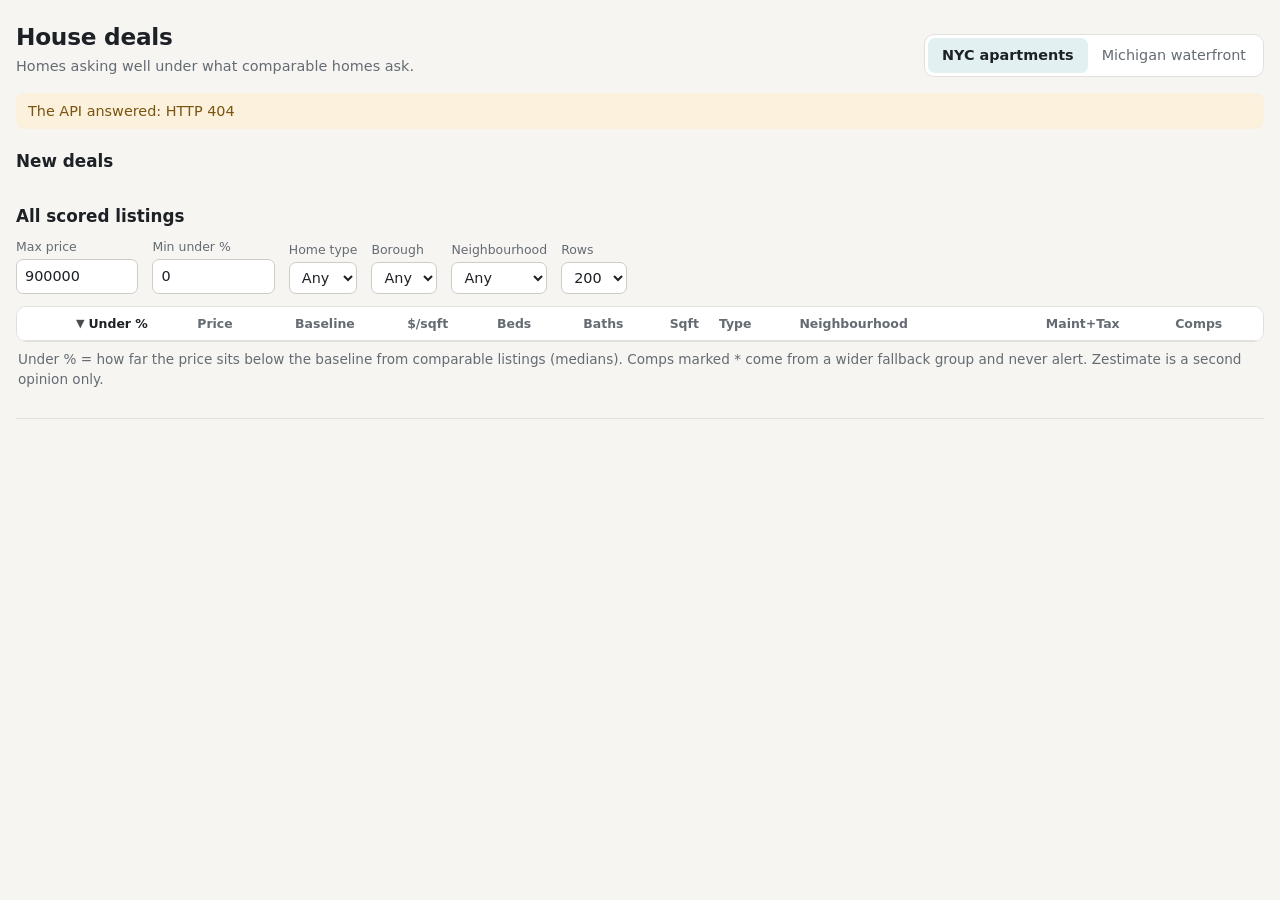
==== cloudflare/pages/public/index.html @ 509b4b94 "Crawler, Worker, scorer and dashboard for the housing deal finder Co-Authored-By: Claude Opus 5.5 <n" ====
<!doctype html>
<html lang="en">
<head>
  <meta charset="utf-8">
  <meta name="viewport" content="width=device-width, initial-scale=1">
  <meta http-equiv="Content-Security-Policy"
        content="default-src 'self'; img-src 'self' https:; style-src 'self'; script-src 'self'; connect-src 'self'; object-src 'none'; base-uri 'none'; form-action 'none'">
  <meta name="referrer" content="no-referrer">
  <meta name="color-scheme" content="light dark">
  <title>House deals</title>
  <link rel="stylesheet" href="style.css">
</head>
<body>
  <header class="top">
    <div class="brand">
      <h1>House deals</h1>
      <p class="sub">Homes asking well under what comparable homes ask.</p>
    </div>
    <nav class="tabs" role="tablist" aria-label="Market">
      <button type="button" role="tab" id="tab-nyc" data-market="nyc" aria-controls="main" aria-selected="true">NYC apartments</button>
      <button type="button" role="tab" id="tab-mi" data-market="mi" aria-controls="main" aria-selected="false">Michigan waterfront</button>
    </nav>
  </header>

  <main id="main" role="tabpanel">
    <p id="status" class="status" role="status" aria-live="polite"></p>

    <section aria-labelledby="alerts-h">
      <div class="section-head">
        <h2 id="alerts-h">New deals</h2>
        <span id="alerts-note" class="muted"></span>
      </div>
      <div id="alerts" class="cards"></div>
    </section>

    <section aria-labelledby="deals-h">
      <div class="section-head">
        <h2 id="deals-h">All scored listings</h2>
        <span id="deals-count" class="muted"></span>
      </div>
      <form id="filters" class="filters" autocomplete="off">
        <label>Max price
          <input name="maxPrice" type="number" inputmode="numeric" min="0" step="10000" value="900000">
        </label>
        <label>Min under %
          <input name="minDiscount" type="number" inputmode="decimal" step="1" value="0">
        </label>
        <label>Home type
          <select name="homeType"><option value="">Any</option></select>
        </label>
        <label data-market="nyc">Borough
          <select name="borough"><option value="">Any</option></select>
        </label>
        <label data-market="nyc">Neighbourhood
          <select name="neighborhood"><option value="">Any</option></select>
        </label>
        <label data-market="mi">Area
          <select name="area">
            <option value="">Any</option>
            <option value="traverse">Traverse</option>
            <option value="petoskey">Petoskey</option>
          </select>
        </label>
        <label data-market="mi">Water
          <select name="waterType">
            <option value="">Any</option>
            <option value="great_lakes">Great Lakes</option>
            <option value="inland">Inland lake</option>
            <option value="access">Access only</option>
            <option value="other">Other</option>
            <option value="unknown">Not read yet</option>
          </select>
        </label>
        <label>Rows
          <select name="limit">
            <option>100</option>
            <option selected>200</option>
            <option>500</option>
          </select>
        </label>
      </form>
      <div class="table-wrap" tabindex="0" aria-label="Scored listings, scrolls sideways">
        <table id="deals">
          <thead><tr></tr></thead>
          <tbody></tbody>
        </table>
      </div>
      <p class="legend muted">Under % = how far the price sits below the baseline from comparable listings (medians).
        Comps marked * come from a wider fallback group and never alert. Zestimate is a second opinion only.</p>
    </section>
  </main>

  <footer id="stats" class="stats"></footer>

  <script src="app.js" defer></script>
</body>
</html>
---- cloudflare/pages/public/style.css ----
:root {
  --bg: #f6f5f2;
  --surface: #ffffff;
  --fg: #1d2125;
  --muted: #646b73;
  --line: #e2e0db;
  --line-strong: #cfccc5;
  --accent: #1f6f78;
  --accent-soft: #e2f0f1;
  --row-hover: #f3f2ee;
  --bad: #9a3a2c;
  --warn-bg: #fbf1dc;
  --warn-fg: #7a5410;
  /* Discount scale, from "not a deal" to "very far under". */
  --d-neg: #8d949b;
  --d0: #6f7a72;
  --d1: #4f8a5c;
  --d2: #2f7d48;
  --d3: #146b38;
  --d4: #0b5a2e;
  --d4-bg: #dcefe1;
  --gl: #1d5f9e; --gl-bg: #e1ecf7;
  --in: #1f6f78; --in-bg: #e0f0ef;
  --ac: #8a5a12; --ac-bg: #f6ead3;
  --ot: #5d646b; --ot-bg: #ecebe8;
  --shadow: 0 1px 2px rgb(0 0 0 / .05), 0 2px 8px rgb(0 0 0 / .04);
  color-scheme: light;
}
@media (prefers-color-scheme: dark) {
  :root:not([data-theme="light"]) {
    --bg: #131517;
    --surface: #1b1e21;
    --fg: #e6e7e8;
    --muted: #9ba2a9;
    --line: #2b2f33;
    --line-strong: #3a3f44;
    --accent: #6cc3cb;
    --accent-soft: #1d3436;
    --row-hover: #212528;
    --bad: #f0907f;
    --warn-bg: #3a2f17;
    --warn-fg: #f1cf8a;
    --d-neg: #7d848b;
    --d0: #9aa79e;
    --d1: #8fc79c;
    --d2: #78d394;
    --d3: #5ee08a;
    --d4: #49ea83;
    --d4-bg: #183a25;
    --gl: #8cc0f2; --gl-bg: #1a2c3e;
    --in: #7fd0d6; --in-bg: #18312f;
    --ac: #e9be78; --ac-bg: #3a2e19;
    --ot: #b3b9bf; --ot-bg: #2a2e32;
    --shadow: none;
    color-scheme: dark;
  }
}
:root[data-theme="dark"] {
  --bg: #131517; --surface: #1b1e21; --fg: #e6e7e8; --muted: #9ba2a9; --line: #2b2f33; --line-strong: #3a3f44;
  --accent: #6cc3cb; --accent-soft: #1d3436; --row-hover: #212528; --bad: #f0907f; --warn-bg: #3a2f17; --warn-fg: #f1cf8a;
  --d-neg: #7d848b; --d0: #9aa79e; --d1: #8fc79c; --d2: #78d394; --d3: #5ee08a; --d4: #49ea83; --d4-bg: #183a25;
  --gl: #8cc0f2; --gl-bg: #1a2c3e; --in: #7fd0d6; --in-bg: #18312f; --ac: #e9be78; --ac-bg: #3a2e19; --ot: #b3b9bf; --ot-bg: #2a2e32;
  --shadow: none; color-scheme: dark;
}

* { box-sizing: border-box; }
html { -webkit-text-size-adjust: 100%; }
body {
  margin: 0 auto;
  max-width: 1280px;
  padding: 20px 16px 32px;
  background: var(--bg);
  color: var(--fg);
  font: 15px/1.45 system-ui, -apple-system, "Segoe UI", Roboto, "Helvetica Neue", sans-serif;
}
a { color: var(--accent); }
h1 { margin: 0; font-size: 1.45rem; letter-spacing: -.01em; }
h2 { margin: 0; font-size: 1.05rem; }
.sub { margin: 2px 0 0; color: var(--muted); font-size: .9rem; }
.muted { color: var(--muted); font-size: .85rem; }
.num, .tab-num { font-variant-numeric: tabular-nums; }

/* Header and tabs */
.top { display: flex; flex-wrap: wrap; gap: 12px 24px; align-items: end; justify-content: space-between; margin-bottom: 16px; }
.tabs { display: inline-flex; padding: 3px; border: 1px solid var(--line); border-radius: 10px; background: var(--surface); }
.tabs button {
  font: inherit; font-size: .9rem; color: var(--muted); background: none; border: 0; border-radius: 7px;
  padding: 7px 14px; cursor: pointer; white-space: nowrap;
}
.tabs button[aria-selected="true"] { background: var(--accent-soft); color: var(--fg); font-weight: 600; }
.tabs button:focus-visible, .table-wrap:focus-visible, th button:focus-visible { outline: 2px solid var(--accent); outline-offset: 2px; }

.status { margin: 0 0 12px; min-height: 1.2em; color: var(--muted); font-size: .9rem; }
.status.error { color: var(--warn-fg); background: var(--warn-bg); padding: 8px 12px; border-radius: 8px; }

section { margin-top: 20px; }
.section-head { display: flex; align-items: baseline; gap: 12px; margin-bottom: 10px; flex-wrap: wrap; }

/* Alert cards */
.cards { display: grid; grid-template-columns: repeat(auto-fill, minmax(260px, 1fr)); gap: 14px; }
.cards .empty { grid-column: 1 / -1; }
.empty { color: var(--muted); padding: 18px; border: 1px dashed var(--line-strong); border-radius: 10px; text-align: center; font-size: .9rem; }
.card {
  display: flex; flex-direction: column; background: var(--surface); border: 1px solid var(--line);
  border-radius: 12px; overflow: hidden; box-shadow: var(--shadow); min-width: 0;
}
.card .photo { position: relative; aspect-ratio: 5 / 3; background: var(--row-hover); }
.card .photo img { display: block; width: 100%; height: 100%; object-fit: cover; }
.card .photo .ph { position: absolute; inset: 0; display: grid; place-items: center; color: var(--muted); font-size: .8rem; }
.card .photo .pill { position: absolute; top: 10px; left: 10px; }
.card .when { position: absolute; top: 10px; right: 10px; background: rgb(0 0 0 / .55); color: #fff; font-size: .72rem; padding: 2px 7px; border-radius: 99px; }
.card .body { padding: 12px 14px 14px; display: flex; flex-direction: column; gap: 6px; flex: 1; }
.card .price-row { display: flex; align-items: baseline; gap: 8px; flex-wrap: wrap; }
.card .price { font-size: 1.3rem; font-weight: 650; font-variant-numeric: tabular-nums; }
.card .baseline { color: var(--muted); font-size: .85rem; font-variant-numeric: tabular-nums; }
.card .addr { font-weight: 550; overflow-wrap: anywhere; }
.card .place { color: var(--muted); font-size: .85rem; }
.card .facts { display: flex; flex-wrap: wrap; gap: 4px 12px; font-size: .85rem; font-variant-numeric: tabular-nums; }
.card .water { display: flex; flex-wrap: wrap; gap: 6px; align-items: center; font-size: .85rem; }
.card .foot { margin-top: auto; padding-top: 8px; display: flex; justify-content: space-between; align-items: center; gap: 8px; border-top: 1px solid var(--line); font-size: .82rem; color: var(--muted); }
.card .foot a { font-weight: 600; white-space: nowrap; }

.pill {
  display: inline-block; font-size: .8rem; font-weight: 650; padding: 2px 8px; border-radius: 99px;
  font-variant-numeric: tabular-nums; background: var(--d4-bg); color: var(--d4);
}
.badge { display: inline-block; font-size: .72rem; font-weight: 600; padding: 1px 7px; border-radius: 99px; white-space: nowrap; }
.badge.great_lakes { color: var(--gl); background: var(--gl-bg); }
.badge.inland { color: var(--in); background: var(--in-bg); }
.badge.access { color: var(--ac); background: var(--ac-bg); }
.badge.other, .badge.unknown { color: var(--ot); background: var(--ot-bg); }

/* Filters */
.filters { display: flex; flex-wrap: wrap; gap: 10px 14px; align-items: end; margin: 0 0 12px; }
.filters label { display: flex; flex-direction: column; gap: 3px; font-size: .78rem; color: var(--muted); }
.filters label[hidden] { display: none; }
input, select {
  font: inherit; font-size: .9rem; color: var(--fg); background: var(--surface);
  border: 1px solid var(--line-strong); border-radius: 7px; padding: 6px 8px; min-width: 0;
}
input[type=number] { width: 8.5em; font-variant-numeric: tabular-nums; }
select { max-width: 14em; }

/* Table */
.table-wrap {
  overflow-x: auto; -webkit-overflow-scrolling: touch; background: var(--surface);
  border: 1px solid var(--line); border-radius: 10px;
}
table { border-collapse: collapse; width: 100%; font-size: .88rem; }
th, td { padding: 7px 10px; border-bottom: 1px solid var(--line); text-align: left; white-space: nowrap; }
tbody tr:last-child td { border-bottom: 0; }
tbody tr:hover { background: var(--row-hover); }
thead th { position: sticky; top: 0; background: var(--surface); font-weight: 600; font-size: .78rem; color: var(--muted); }
th button {
  font: inherit; color: inherit; background: none; border: 0; padding: 0; cursor: pointer;
  display: inline-flex; gap: 4px; align-items: center; text-align: inherit;
}
th[aria-sort] button { color: var(--fg); }
th .arrow { font-size: .7rem; opacity: .8; }
th.num, td.num { text-align: right; font-variant-numeric: tabular-nums; }
th.num button { flex-direction: row-reverse; }
td.wrap { white-space: normal; min-width: 10em; max-width: 18em; }
td .small { display: block; color: var(--muted); font-size: .78rem; }
td.disc { font-weight: 650; }
.d-neg { color: var(--d-neg); }
.d0 { color: var(--d0); }
.d1 { color: var(--d1); }
.d2 { color: var(--d2); }
.d3 { color: var(--d3); }
.d4 { color: var(--d4); }
.pill.d1, .pill.d2, .pill.d3 { background: var(--d4-bg); }
.thin { color: var(--warn-fg); font-weight: 700; }
.alert-dot { display: inline-block; width: 6px; height: 6px; border-radius: 50%; background: var(--d3); margin-left: 6px; vertical-align: middle; }
.legend { margin: 8px 2px 0; }

/* Footer */
.stats { margin-top: 28px; padding-top: 14px; border-top: 1px solid var(--line); color: var(--muted); font-size: .82rem; display: flex; flex-wrap: wrap; gap: 6px 28px; }
.stats strong { color: var(--fg); font-weight: 600; }
.stats div { display: flex; flex-direction: column; gap: 2px; }

@media (max-width: 640px) {
  body { padding-top: 14px; }
  .top { align-items: start; }
  .tabs { width: 100%; }
  .tabs button { flex: 1; }
  .cards { grid-template-columns: 1fr; }
  .filters label { flex: 1 1 40%; }
  .filters input[type=number], .filters select { width: 100%; max-width: none; }
}
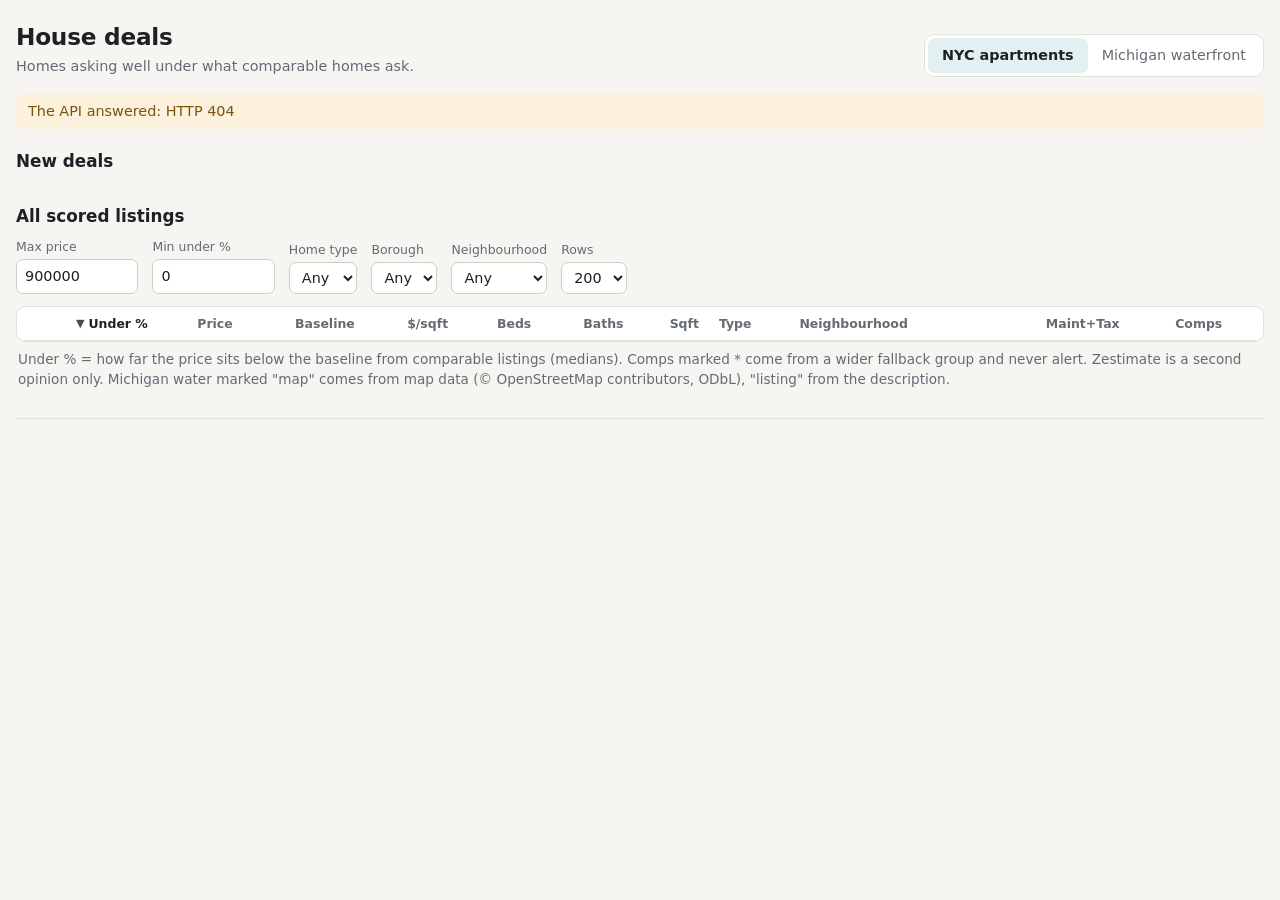
==== commit 427e0664: "Michigan water from the map (OpenStreetMap shorelines and lakes) Zillow answers 403 on detail pages " ====
--- a/cloudflare/pages/public/index.html
+++ b/cloudflare/pages/public/index.html
@@ -86,7 +86,8 @@
         </table>
       </div>
       <p class="legend muted">Under % = how far the price sits below the baseline from comparable listings (medians).
-        Comps marked * come from a wider fallback group and never alert. Zestimate is a second opinion only.</p>
+        Comps marked * come from a wider fallback group and never alert. Zestimate is a second opinion only.
+        Michigan water marked "map" comes from map data (© OpenStreetMap contributors, ODbL), "listing" from the description.</p>
     </section>
   </main>
 
--- a/cloudflare/pages/public/style.css
+++ b/cloudflare/pages/public/style.css
@@ -124,6 +124,7 @@
   display: inline-block; font-size: .8rem; font-weight: 650; padding: 2px 8px; border-radius: 99px;
   font-variant-numeric: tabular-nums; background: var(--d4-bg); color: var(--d4);
 }
+.water-src { font-size: .72rem; font-style: italic; }
 .badge { display: inline-block; font-size: .72rem; font-weight: 600; padding: 1px 7px; border-radius: 99px; white-space: nowrap; }
 .badge.great_lakes { color: var(--gl); background: var(--gl-bg); }
 .badge.inland { color: var(--in); background: var(--in-bg); }
